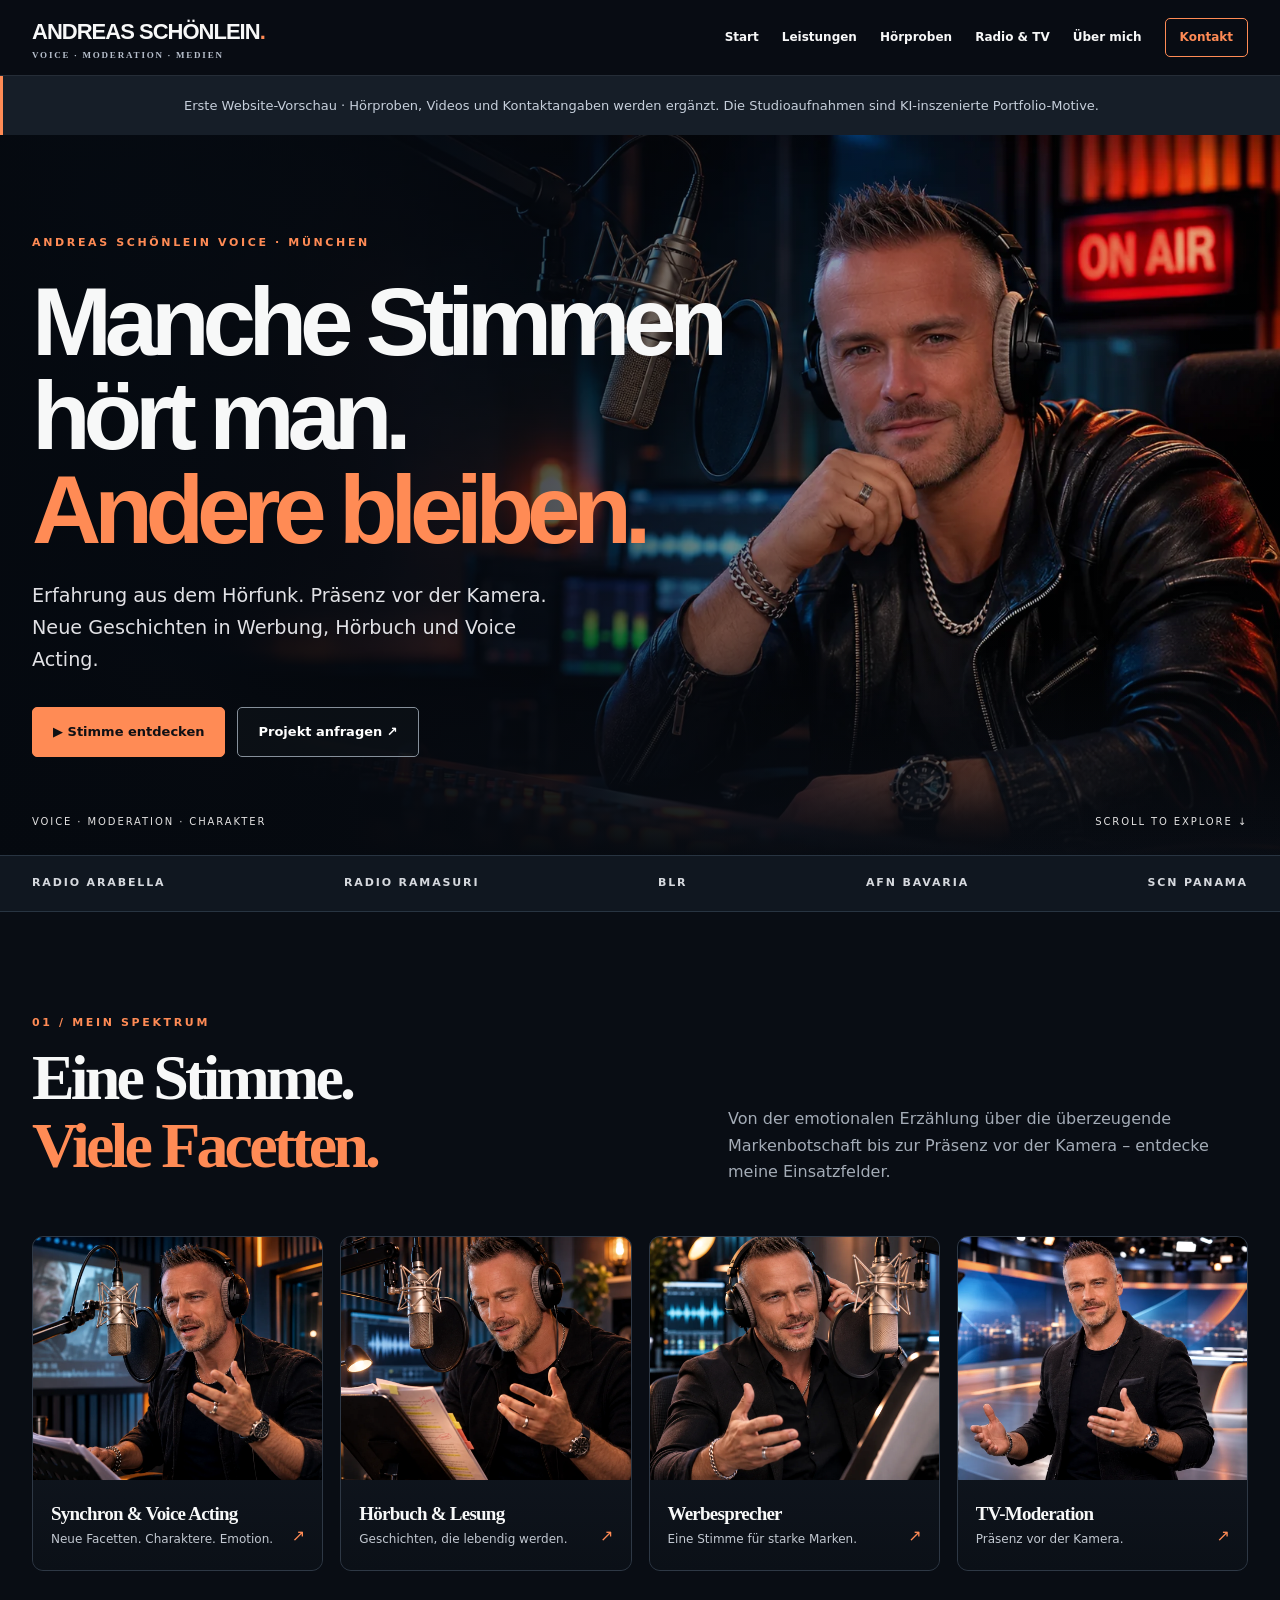
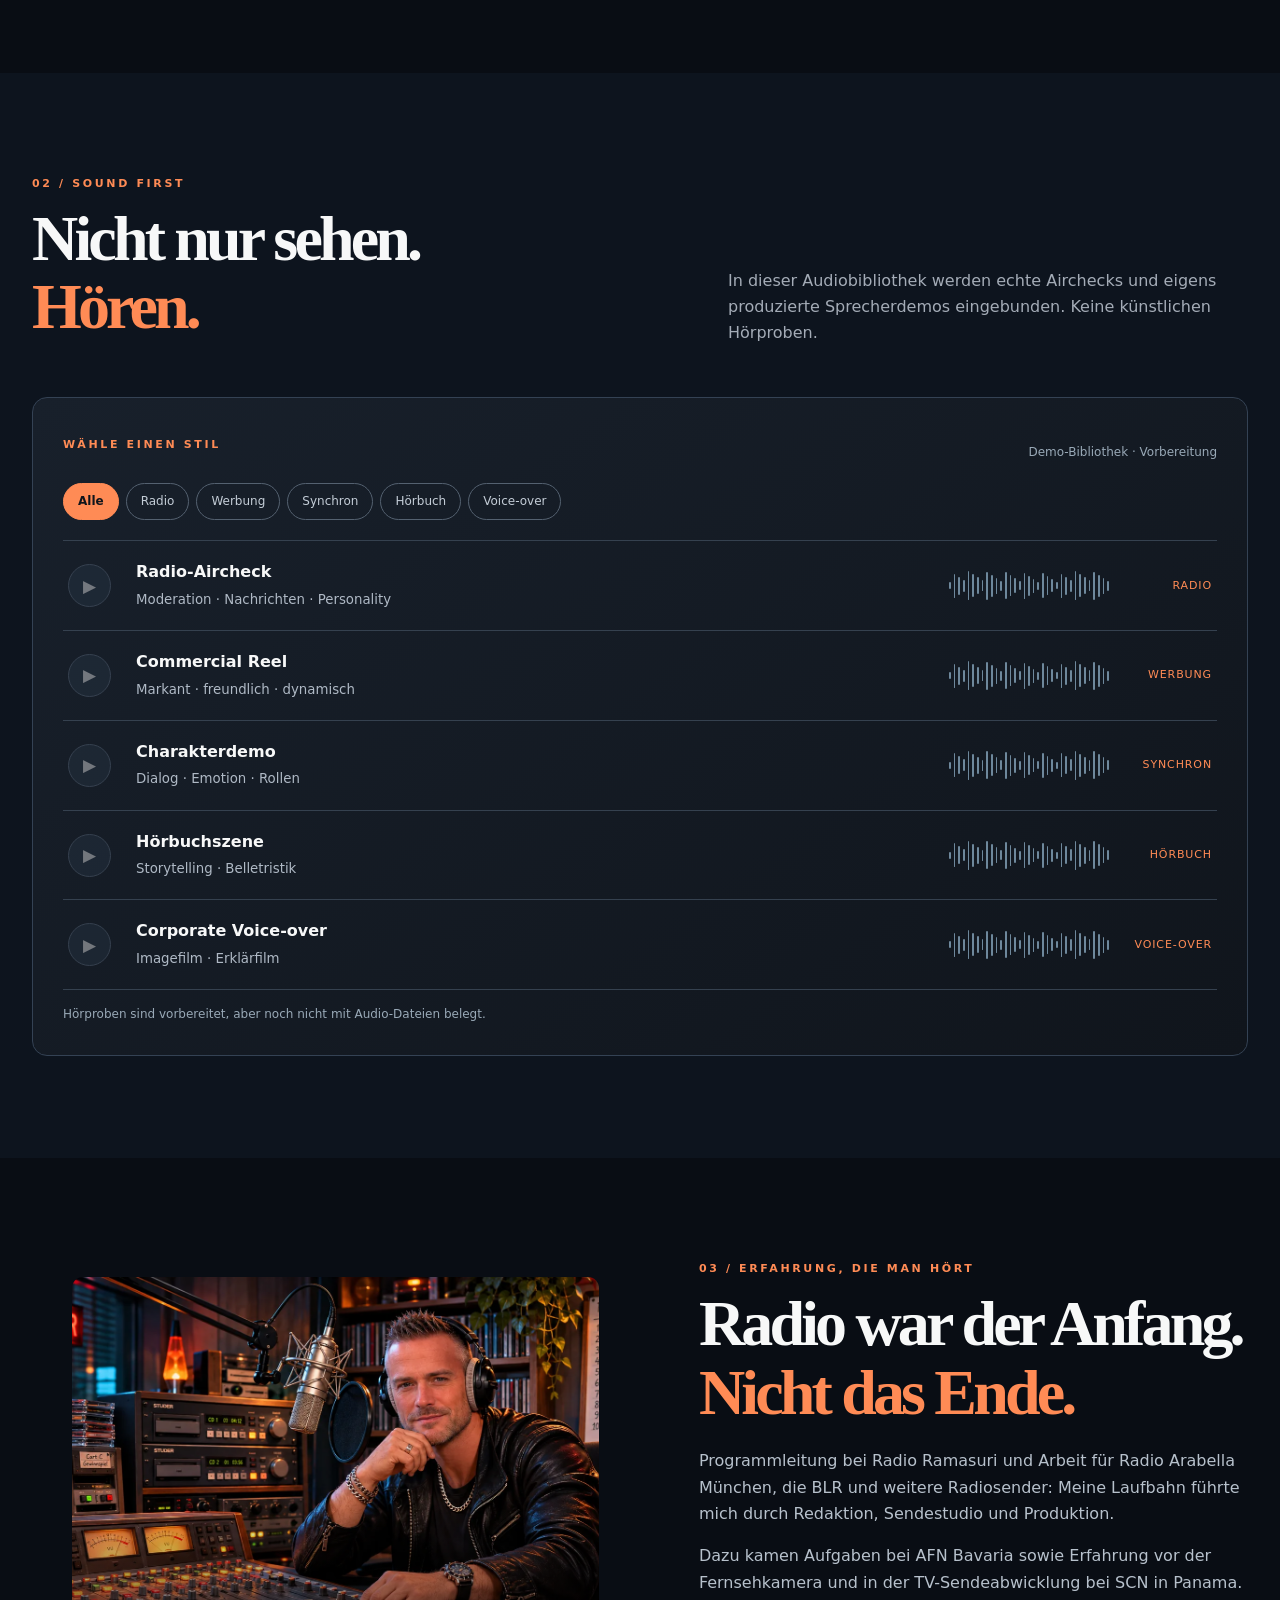
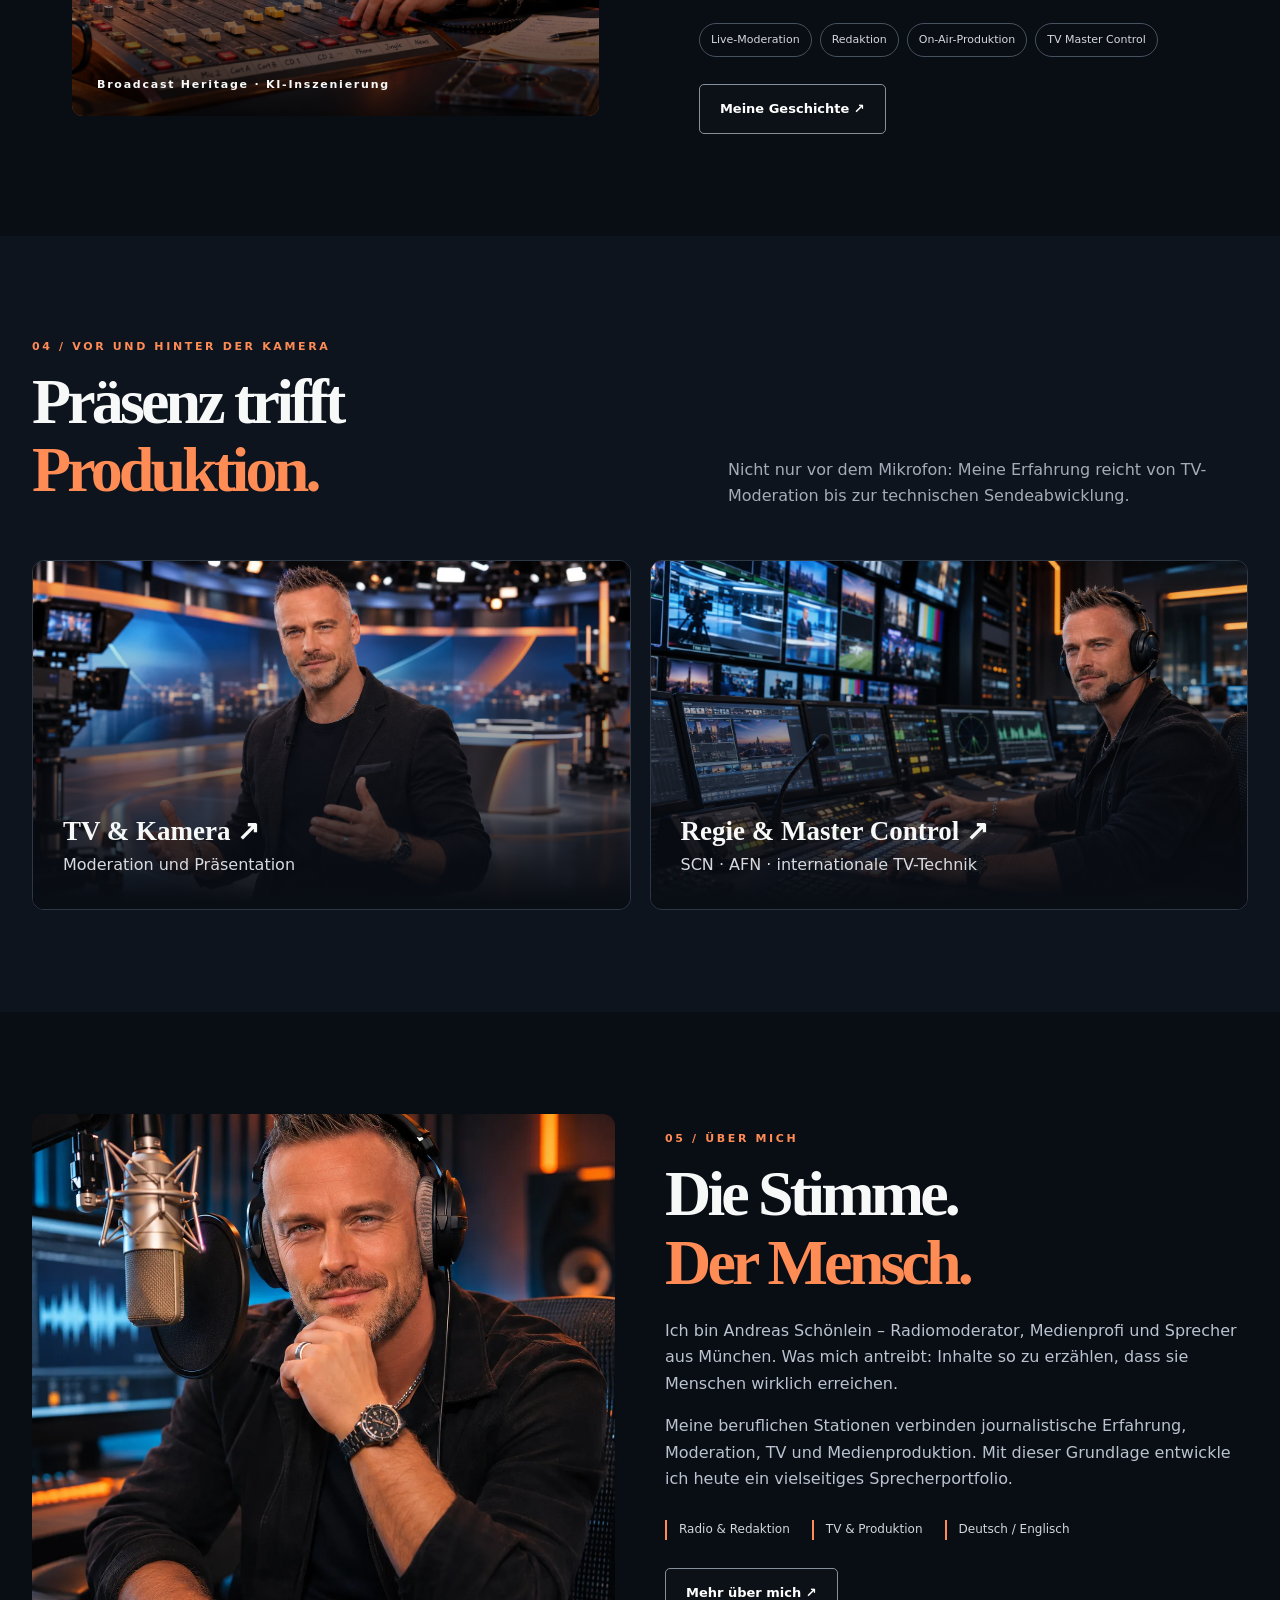
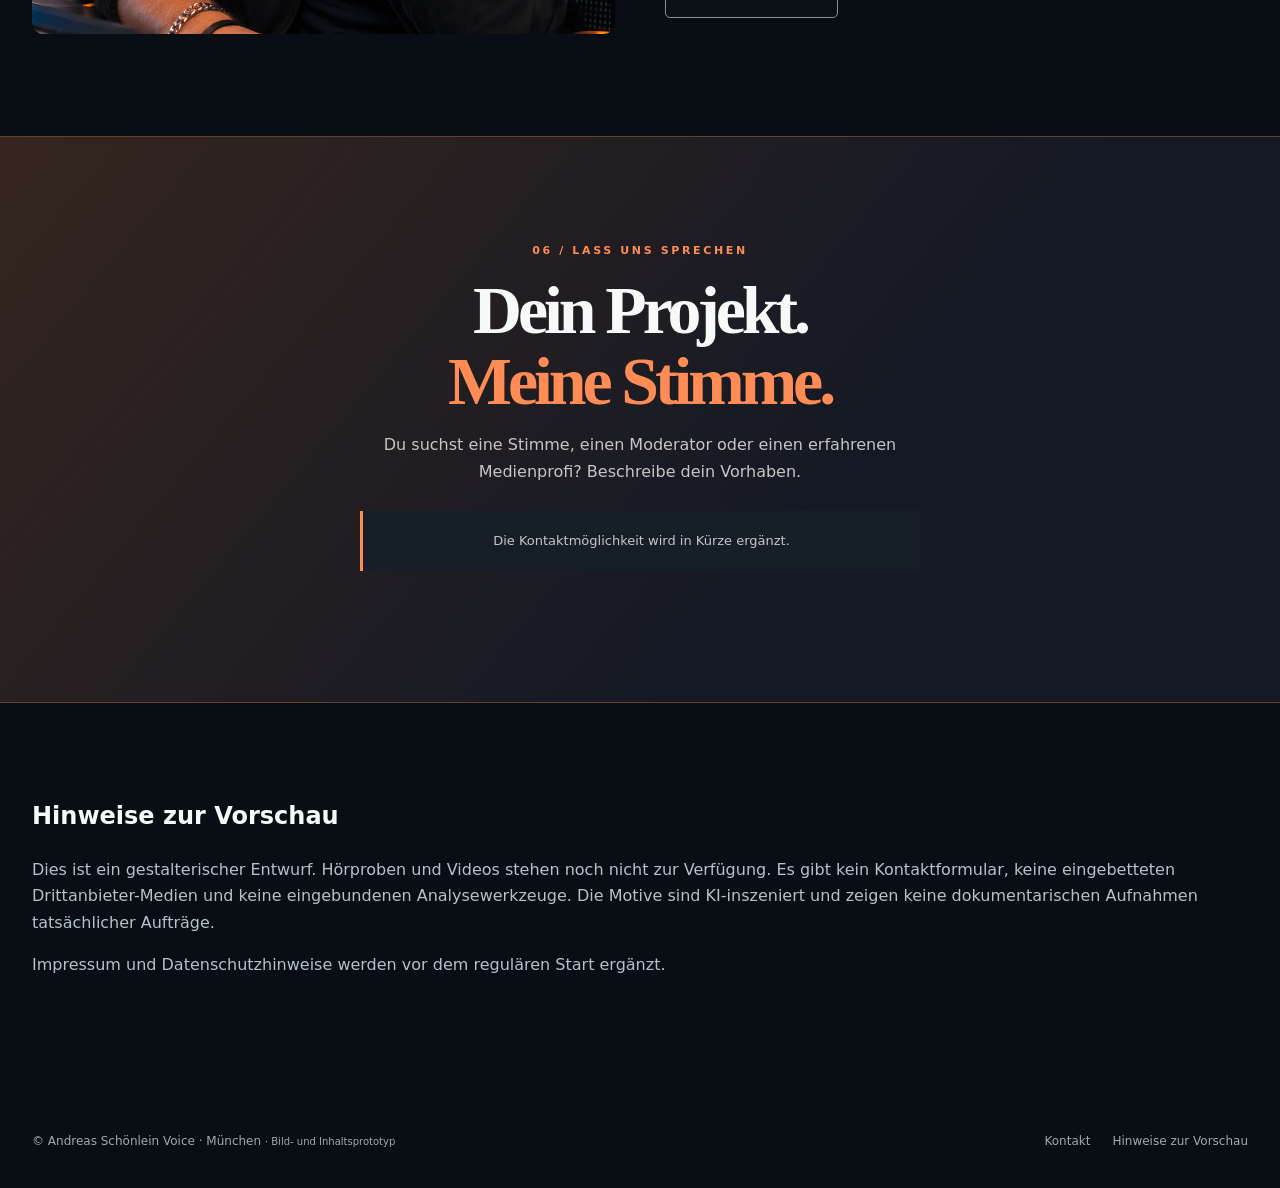
==== index.html @ fb8087de "Add first responsive Andreas Schönlein Voice portfolio preview" ====
<!doctype html><html lang="de"><head><meta charset="utf-8"><meta name="viewport" content="width=device-width,initial-scale=1"><meta name="robots" content="noindex,nofollow"><meta name="theme-color" content="#090d14"><title>Radiomoderator & Sprecher in München | Andreas Schönlein Voice</title><meta name="description" content="Andreas Schönlein Voice: langjähriger Radio- und TV-Moderator aus München. Hörproben und Portfolio für Werbung, Hörbuch, Voice-over und Synchron-Demos."><style>
:root{--bg:#090d14;--card:#131923;--card2:#18212d;--border:#2e3845;--text:#f7f8f8;--muted:#a4acb7;--orange:#ff8b55;--blue:#65a9d9;--wide:1260px}*{box-sizing:border-box}html{scroll-behavior:smooth}body{background:var(--bg);color:var(--text);margin:0;font:400 16px/1.65 'DM Sans',system-ui,sans-serif}a{color:inherit;text-decoration:none}img{max-width:100%;display:block}button,input,textarea{font:inherit}button{cursor:pointer}.container{width:min(var(--wide),calc(100% - 64px));margin-inline:auto}.eyebrow{color:var(--orange);font-size:11px;font-weight:700;letter-spacing:.24em;text-transform:uppercase}.site-header{height:76px;position:sticky;top:0;background:rgba(9,13,20,.91);z-index:30;backdrop-filter:blur(20px);border-bottom:1px solid #252d37}.header-inner{height:100%;display:flex;align-items:center;justify-content:space-between;gap:20px}.logo{font-family:'Space Grotesk',sans-serif;letter-spacing:-.045em;font-weight:700;font-size:22px;white-space:nowrap}.logo span{color:var(--orange)}.logo small{font:600 9px/1.2 'DM Sans';color:#b8c1cd;letter-spacing:.2em;display:block;text-transform:uppercase}.nav{display:flex;align-items:center;gap:23px;font-size:12px;font-weight:700}.nav a:hover{color:var(--orange)}.nav .contact-link{border:1px solid var(--orange);padding:9px 14px;border-radius:5px;color:var(--orange)}.burger{display:none;color:white;background:transparent;border:1px solid #5b6570;border-radius:5px;padding:7px 13px}.hero{position:relative;min-height:720px;display:flex;align-items:center;isolation:isolate;overflow:hidden}.hero-photo,.hero-filter{position:absolute;inset:0;width:100%;height:100%;z-index:-2}.hero-photo{object-fit:cover;object-position:center 32%}.hero-filter{z-index:-1;background:linear-gradient(90deg,rgba(5,9,15,.98) 0%,rgba(5,9,15,.92) 23%,rgba(5,9,15,.68) 45%,rgba(5,9,15,.1) 80%),linear-gradient(0deg,#090d14 0%,transparent 31%)}.hero-content{padding:90px 0}.hero h1{font:700 clamp(55px,7.5vw,112px)/.98 'Space Grotesk',sans-serif;letter-spacing:-.075em;max-width:810px;margin:23px 0}.orange{color:var(--orange)}.hero .lead{font-size:clamp(16px,1.5vw,20px);color:#e1e1e5;max-width:530px}.actions{display:flex;gap:12px;flex-wrap:wrap;margin:32px 0 0}.btn{display:inline-flex;align-items:center;justify-content:center;gap:12px;color:#101014;background:var(--orange);border:1px solid var(--orange);padding:13px 20px;border-radius:5px;font-size:13px;font-weight:700;transition:transform .2s,background .2s}.btn:hover{transform:translateY(-2px);background:#ffa67c}.btn.outline{color:#fff;background:#10151b8a;border-color:#86909b}.btn.outline:hover{border-color:var(--orange)}.hero-bottom{position:absolute;bottom:25px;left:0;width:100%;z-index:1}.hero-bottom .container{display:flex;justify-content:space-between;gap:15px}.hero-bottom span{color:#e3e2e2;font-size:10px;letter-spacing:.19em}.strip{background:#101720;border-top:1px solid #283441;border-bottom:1px solid #283441;padding:18px 0}.strip-inner{display:flex;justify-content:space-between;gap:18px;flex-wrap:wrap;color:#d6d9de;font-size:11px;letter-spacing:.17em;font-weight:700}.section{padding:102px 0}.section.dark{background:#0d141e}.section-title{font:700 clamp(39px,5vw,68px)/1.07 'Space Grotesk';letter-spacing:-.06em;margin:12px 0 21px}.section-description{color:var(--muted);max-width:520px}.section-heading{display:flex;justify-content:space-between;gap:30px;align-items:end;margin-bottom:34px}.service-grid{display:grid;grid-template-columns:repeat(4,minmax(0,1fr));gap:17px}.service{background:var(--card);border:1px solid var(--border);border-radius:11px;overflow:hidden;position:relative;min-height:335px;display:flex;flex-direction:column;transition:transform .2s,border .2s}.service:hover{transform:translateY(-4px);border-color:var(--orange)}.service img{height:243px;width:100%;object-fit:cover;object-position:center 28%;filter:saturate(.8) contrast(1.06)}.service.wide img{object-position:57% center}.service::before{content:'';position:absolute;inset:0;background:linear-gradient(0deg,#0b1017 0%,transparent 65%);pointer-events:none}.service-caption{position:relative;z-index:1;margin-top:auto;padding:17px 18px 20px}.service-caption strong{display:block;font:700 19px 'Space Grotesk';letter-spacing:-.04em}.service-caption small{display:block;color:#c2c8d1;font-size:12px;margin-top:5px}.service .jump{color:var(--orange);position:absolute;right:17px;bottom:20px}.experience{display:grid;grid-template-columns:1.05fr .95fr;align-items:center;gap:60px}.experience-photo{aspect-ratio:1.2/1;position:relative;overflow:hidden;border-radius:11px}.experience-photo img{width:100%;height:100%;object-fit:cover}.experience-photo:after{content:'';position:absolute;inset:0;background:linear-gradient(0deg,rgba(0,0,0,.85),transparent 50%)}.experience-photo figcaption{position:absolute;z-index:2;bottom:22px;left:25px;font-weight:700;letter-spacing:.16em;font-size:11px}.experience-copy p{color:#b7c1cc}.pills{display:flex;gap:8px;flex-wrap:wrap;margin:27px 0}.pills span{border:1px solid #465260;padding:7px 11px;border-radius:40px;font-size:11px;color:#d6d8dc}.audio-panel{background:linear-gradient(145deg,#18202b,#10151c);border:1px solid #344254;border-radius:15px;padding:30px}.audio-top{display:flex;justify-content:space-between;gap:10px;align-items:center}.filter-list{display:flex;gap:7px;flex-wrap:wrap;margin:20px 0}.filter{border:1px solid #546170;color:#c4cdd7;background:none;border-radius:40px;padding:8px 14px;font-size:12px}.filter.active{color:#10151b;background:var(--orange);border-color:var(--orange)}.demo-list{border-top:1px solid #35414f}.demo{display:grid;grid-template-columns:50px minmax(0,1fr) 160px 85px;gap:18px;align-items:center;padding:18px 5px;border-bottom:1px solid #35414f}.demo[hidden]{display:none}.demo button{width:43px;height:43px;border-radius:50%;background:#283747;border:1px solid #65758a;color:white;font-size:17px}.demo strong{display:block}.demo small{color:#afb9c5}.demo-type{text-align:right;color:var(--orange);font-size:11px;letter-spacing:.08em}.wave{display:flex;align-items:center;gap:3px;height:32px}.wave i{display:block;background:#6e889c;width:3px;border-radius:3px}.helper{font-size:12px;color:#99a9b7;margin:15px 0 0}.duo{display:grid;grid-template-columns:1fr 1fr;gap:19px}.feature{min-height:350px;position:relative;isolation:isolate;overflow:hidden;border-radius:12px;border:1px solid var(--border);display:flex;align-items:end}.feature img{position:absolute;inset:0;width:100%;height:100%;object-fit:cover;z-index:-2;filter:saturate(.85)}.feature:after{content:'';position:absolute;inset:0;z-index:-1;background:linear-gradient(0deg,#090d14 2%,transparent 80%)}.feature div{padding:30px}.feature h3{font:700 27px 'Space Grotesk';margin:0}.feature p{color:#d8dae0;margin:5px 0 0}.editorial{display:grid;grid-template-columns:1fr 1fr;gap:50px;align-items:center}.editorial-photo{height:520px;width:100%;object-fit:cover;object-position:center 35%;border-radius:12px}.editorial p{color:#bac3cf}.stats{display:flex;gap:22px;flex-wrap:wrap;margin:28px 0}.stats span{font-size:12px;color:#d1d9de;border-left:2px solid var(--orange);padding-left:12px}.cta{background:linear-gradient(130deg,#35251e,#141925 65%);text-align:center;padding:105px 0;border-block:1px solid #66402e}.cta h2{font:700 clamp(41px,5.3vw,74px)/1.05 'Space Grotesk';letter-spacing:-.06em;margin:15px 0}.cta p{color:#c9c5c4;max-width:560px;margin:0 auto 26px}.footer{padding:37px 0;color:#9faab4;font-size:12px}.footer-inner{display:flex;justify-content:space-between;gap:15px;flex-wrap:wrap}.footlinks{display:flex;gap:22px}.footlinks a:hover{color:var(--orange)}.subhero{min-height:400px;display:flex;align-items:center;position:relative;isolation:isolate;overflow:hidden}.subhero img{position:absolute;z-index:-2;inset:0;width:100%;height:100%;object-fit:cover;object-position:center 33%}.subhero:after{content:'';position:absolute;z-index:-1;inset:0;background:linear-gradient(90deg,#080d15 0%,rgba(8,13,21,.91) 32%,rgba(8,13,21,.3) 100%)}.subhero h1{font:700 clamp(48px,6vw,86px)/1.03 'Space Grotesk';letter-spacing:-.06em;max-width:750px;margin:10px 0}.subhero p{color:#d1d7df;max-width:560px}.page-content{padding:75px 0 100px}.page-content .columns{display:grid;grid-template-columns:1fr 1fr;gap:50px}.page-content p{color:#b5c1cc}.note{padding:19px 23px;border-left:3px solid var(--orange);background:#161e28;color:#c6cfdb;font-size:13px}.contact-form{display:grid;gap:13px;max-width:650px}.field{display:grid;gap:5px;font-size:13px;color:#c7d0d9}.field input,.field textarea,.field select{background:#1b2531;border:1px solid #536173;border-radius:5px;color:#fff;padding:12px}.field textarea{min-height:140px}.contact-form button{justify-self:start}.asset-note{font-size:11px;color:#a4b0ba}.asset-note a{text-decoration:underline}.sr-only{position:absolute;width:1px;height:1px;overflow:hidden;clip-path:inset(50%)}@media(max-width:1050px){.nav{gap:13px;font-size:11px}.service-grid{grid-template-columns:repeat(2,minmax(0,1fr))}.service{min-height:300px}.service img{height:250px}.experience,.editorial{gap:27px}}@media(max-width:800px){.burger{display:block}.nav{position:absolute;top:76px;left:0;right:0;background:#111927;border-bottom:1px solid #3c4856;display:none;flex-direction:column;align-items:stretch;padding:22px 7%;font-size:14px}.nav.open{display:flex}.hero{min-height:660px}.hero-filter{background:linear-gradient(90deg,rgba(5,9,15,.92),rgba(5,9,15,.65)),linear-gradient(0deg,#090d14,transparent 45%)}.experience,.editorial,.page-content .columns{grid-template-columns:1fr}.experience-photo{order:2}.hero-photo{object-position:62% center}}@media(max-width:600px){.container{width:calc(100% - 34px)}.logo{font-size:18px}.hero{min-height:650px}.hero-content{padding:90px 0}.hero h1{font-size:clamp(47px,12vw,64px)}.hero-bottom span:nth-child(2){display:none}.section{padding:70px 0}.section-heading{display:block}.service-grid{gap:10px}.service{min-height:240px}.service img{height:182px}.service-caption{padding:12px}.service-caption strong{font-size:15px}.service-caption small{font-size:11px}.service .jump{bottom:12px;right:10px}.duo{grid-template-columns:1fr}.feature{min-height:285px}.demo{grid-template-columns:43px 1fr 65px;gap:12px}.wave{display:none}.audio-panel{padding:17px}.editorial-photo{height:380px}.footer-inner{flex-direction:column}.footlinks{flex-wrap:wrap}.hero-photo{object-position:64% 32%}}@media(prefers-reduced-motion:reduce){html{scroll-behavior:auto}*,*:after,*:before{transition:none!important}}section[id]{scroll-margin-top:96px}.demo button:disabled{cursor:default;opacity:.4}a:focus-visible,button:focus-visible{outline:3px solid var(--orange);outline-offset:4px}.filter.active{font-weight:bold}</style><script type="application/ld+json">{"@context": "https://schema.org", "@type": "Person", "name": "Andreas Schönlein", "jobTitle": "Radiomoderator und Sprecher", "description": "Erfahrener Radio- und TV-Moderator aus München; Sprecherportfolio im Aufbau."}</script></head><body><header class="site-header"><div class="container header-inner"><a class="logo" href="#start">ANDREAS SCHÖNLEIN<span>.</span><small>Voice · Moderation · Medien</small></a><button class="burger" id="menu" aria-expanded="false" aria-controls="nav">☰ Menü</button><nav class="nav" id="nav" aria-label="Hauptnavigation"><a class="" href="#start">Start</a><a class="" href="#leistungen">Leistungen</a><a class="" href="#hoerproben">Hörproben</a><a class="" href="#geschichte">Radio & TV</a><a class="" href="#profil">Über mich</a><a class="contact-link" href="#anfrage">Kontakt</a></nav></div></header><main><div class="note" style="text-align:center">Erste Website-Vorschau · Hörproben, Videos und Kontaktangaben werden ergänzt. Die Studioaufnahmen sind KI-inszenierte Portfolio-Motive.</div><section class="hero" id="start"><img class="hero-photo" src="[data-uri]" alt="" fetchpriority="high"><div class="hero-filter"></div><div class="container hero-content"><div class="eyebrow">Andreas Schönlein Voice · München</div><h1>Manche Stimmen<br>hört man.<br><span class="orange">Andere bleiben.</span></h1><p class="lead">Erfahrung aus dem Hörfunk. Präsenz vor der Kamera. Neue Geschichten in Werbung, Hörbuch und Voice Acting.</p><div class="actions"><a class="btn" href="#hoerproben">▶ Stimme entdecken</a><a class="btn outline" href="#anfrage">Projekt anfragen ↗</a></div></div><div class="hero-bottom"><div class="container"><span>VOICE · MODERATION · CHARAKTER</span><span>SCROLL TO EXPLORE ↓</span></div></div></section><div class="strip"><div class="container strip-inner"><span>RADIO ARABELLA</span><span>RADIO RAMASURI</span><span>BLR</span><span>AFN BAVARIA</span><span>SCN PANAMA</span></div></div>
<section class="section" id="leistungen"><div class="container"><div class="section-heading"><div><div class="eyebrow">01 / Mein Spektrum</div><h2 class="section-title">Eine Stimme.<br><span class="orange">Viele Facetten.</span></h2></div><p class="section-description">Von der emotionalen Erzählung über die überzeugende Markenbotschaft bis zur Präsenz vor der Kamera – entdecke meine Einsatzfelder.</p></div><div class="service-grid"><a class="service" href="#leistungen"><img loading="lazy" src="[data-uri]" alt="KI-inszeniertes Portfolio-Motiv: Andreas im Bereich Synchron &amp; Voice Acting"><div class="service-caption"><strong>Synchron & Voice Acting</strong><small>Neue Facetten. Charaktere. Emotion.</small><span class="jump">↗</span></div></a><a class="service" href="#leistungen"><img loading="lazy" src="[data-uri]" alt="KI-inszeniertes Portfolio-Motiv: Andreas im Bereich Hörbuch &amp; Lesung"><div class="service-caption"><strong>Hörbuch & Lesung</strong><small>Geschichten, die lebendig werden.</small><span class="jump">↗</span></div></a><a class="service" href="#leistungen"><img loading="lazy" src="[data-uri]" alt="KI-inszeniertes Portfolio-Motiv: Andreas im Bereich Werbesprecher"><div class="service-caption"><strong>Werbesprecher</strong><small>Eine Stimme für starke Marken.</small><span class="jump">↗</span></div></a><a class="service" href="#broadcast"><img loading="lazy" src="[data-uri]" alt="KI-inszeniertes Portfolio-Motiv: Andreas im Bereich TV-Moderation"><div class="service-caption"><strong>TV-Moderation</strong><small>Präsenz vor der Kamera.</small><span class="jump">↗</span></div></a></div></div></section>
<section class="section dark" id="hoerproben"><div class="container"><div class="section-heading"><div><div class="eyebrow">02 / Sound first</div><h2 class="section-title">Nicht nur sehen.<br><span class="orange">Hören.</span></h2></div><p class="section-description">In dieser Audiobibliothek werden echte Airchecks und eigens produzierte Sprecherdemos eingebunden. Keine künstlichen Hörproben.</p></div><div class="audio-panel"><div class="audio-top"><span class="eyebrow">Wähle einen Stil</span><span class="helper">Demo-Bibliothek · Vorbereitung</span></div><div class="filter-list"><button type="button" class="filter active" data-filter="Alle">Alle</button><button type="button" class="filter " data-filter="Radio">Radio</button><button type="button" class="filter " data-filter="Werbung">Werbung</button><button type="button" class="filter " data-filter="Synchron">Synchron</button><button type="button" class="filter " data-filter="Hörbuch">Hörbuch</button><button type="button" class="filter " data-filter="Voice-over">Voice-over</button></div><div class="demo-list"><div class="demo" data-category="Radio"><button type="button" aria-label="Radio-Aircheck abspielen – in Vorbereitung" data-src="" disabled title="Hörprobe folgt">▶</button><div><strong>Radio-Aircheck</strong><small>Moderation · Nachrichten · Personality</small></div><div class="wave" aria-hidden="true"><i style="height:7px"></i><i style="height:24px"></i><i style="height:18px"></i><i style="height:12px"></i><i style="height:29px"></i><i style="height:23px"></i><i style="height:17px"></i><i style="height:11px"></i><i style="height:28px"></i><i style="height:22px"></i><i style="height:16px"></i><i style="height:10px"></i><i style="height:27px"></i><i style="height:21px"></i><i style="height:15px"></i><i style="height:9px"></i><i style="height:26px"></i><i style="height:20px"></i><i style="height:14px"></i><i style="height:8px"></i><i style="height:25px"></i><i style="height:19px"></i><i style="height:13px"></i><i style="height:7px"></i><i style="height:24px"></i><i style="height:18px"></i><i style="height:12px"></i><i style="height:29px"></i><i style="height:23px"></i><i style="height:17px"></i><i style="height:11px"></i><i style="height:28px"></i><i style="height:22px"></i><i style="height:16px"></i><i style="height:10px"></i></div><span class="demo-type">RADIO</span></div><div class="demo" data-category="Werbung"><button type="button" aria-label="Commercial Reel abspielen – in Vorbereitung" data-src="" disabled title="Hörprobe folgt">▶</button><div><strong>Commercial Reel</strong><small>Markant · freundlich · dynamisch</small></div><div class="wave" aria-hidden="true"><i style="height:7px"></i><i style="height:24px"></i><i style="height:18px"></i><i style="height:12px"></i><i style="height:29px"></i><i style="height:23px"></i><i style="height:17px"></i><i style="height:11px"></i><i style="height:28px"></i><i style="height:22px"></i><i style="height:16px"></i><i style="height:10px"></i><i style="height:27px"></i><i style="height:21px"></i><i style="height:15px"></i><i style="height:9px"></i><i style="height:26px"></i><i style="height:20px"></i><i style="height:14px"></i><i style="height:8px"></i><i style="height:25px"></i><i style="height:19px"></i><i style="height:13px"></i><i style="height:7px"></i><i style="height:24px"></i><i style="height:18px"></i><i style="height:12px"></i><i style="height:29px"></i><i style="height:23px"></i><i style="height:17px"></i><i style="height:11px"></i><i style="height:28px"></i><i style="height:22px"></i><i style="height:16px"></i><i style="height:10px"></i></div><span class="demo-type">WERBUNG</span></div><div class="demo" data-category="Synchron"><button type="button" aria-label="Charakterdemo abspielen – in Vorbereitung" data-src="" disabled title="Hörprobe folgt">▶</button><div><strong>Charakterdemo</strong><small>Dialog · Emotion · Rollen</small></div><div class="wave" aria-hidden="true"><i style="height:7px"></i><i style="height:24px"></i><i style="height:18px"></i><i style="height:12px"></i><i style="height:29px"></i><i style="height:23px"></i><i style="height:17px"></i><i style="height:11px"></i><i style="height:28px"></i><i style="height:22px"></i><i style="height:16px"></i><i style="height:10px"></i><i style="height:27px"></i><i style="height:21px"></i><i style="height:15px"></i><i style="height:9px"></i><i style="height:26px"></i><i style="height:20px"></i><i style="height:14px"></i><i style="height:8px"></i><i style="height:25px"></i><i style="height:19px"></i><i style="height:13px"></i><i style="height:7px"></i><i style="height:24px"></i><i style="height:18px"></i><i style="height:12px"></i><i style="height:29px"></i><i style="height:23px"></i><i style="height:17px"></i><i style="height:11px"></i><i style="height:28px"></i><i style="height:22px"></i><i style="height:16px"></i><i style="height:10px"></i></div><span class="demo-type">SYNCHRON</span></div><div class="demo" data-category="Hörbuch"><button type="button" aria-label="Hörbuchszene abspielen – in Vorbereitung" data-src="" disabled title="Hörprobe folgt">▶</button><div><strong>Hörbuchszene</strong><small>Storytelling · Belletristik</small></div><div class="wave" aria-hidden="true"><i style="height:7px"></i><i style="height:24px"></i><i style="height:18px"></i><i style="height:12px"></i><i style="height:29px"></i><i style="height:23px"></i><i style="height:17px"></i><i style="height:11px"></i><i style="height:28px"></i><i style="height:22px"></i><i style="height:16px"></i><i style="height:10px"></i><i style="height:27px"></i><i style="height:21px"></i><i style="height:15px"></i><i style="height:9px"></i><i style="height:26px"></i><i style="height:20px"></i><i style="height:14px"></i><i style="height:8px"></i><i style="height:25px"></i><i style="height:19px"></i><i style="height:13px"></i><i style="height:7px"></i><i style="height:24px"></i><i style="height:18px"></i><i style="height:12px"></i><i style="height:29px"></i><i style="height:23px"></i><i style="height:17px"></i><i style="height:11px"></i><i style="height:28px"></i><i style="height:22px"></i><i style="height:16px"></i><i style="height:10px"></i></div><span class="demo-type">HÖRBUCH</span></div><div class="demo" data-category="Voice-over"><button type="button" aria-label="Corporate Voice-over abspielen – in Vorbereitung" data-src="" disabled title="Hörprobe folgt">▶</button><div><strong>Corporate Voice-over</strong><small>Imagefilm · Erklärfilm</small></div><div class="wave" aria-hidden="true"><i style="height:7px"></i><i style="height:24px"></i><i style="height:18px"></i><i style="height:12px"></i><i style="height:29px"></i><i style="height:23px"></i><i style="height:17px"></i><i style="height:11px"></i><i style="height:28px"></i><i style="height:22px"></i><i style="height:16px"></i><i style="height:10px"></i><i style="height:27px"></i><i style="height:21px"></i><i style="height:15px"></i><i style="height:9px"></i><i style="height:26px"></i><i style="height:20px"></i><i style="height:14px"></i><i style="height:8px"></i><i style="height:25px"></i><i style="height:19px"></i><i style="height:13px"></i><i style="height:7px"></i><i style="height:24px"></i><i style="height:18px"></i><i style="height:12px"></i><i style="height:29px"></i><i style="height:23px"></i><i style="height:17px"></i><i style="height:11px"></i><i style="height:28px"></i><i style="height:22px"></i><i style="height:16px"></i><i style="height:10px"></i></div><span class="demo-type">VOICE-OVER</span></div></div><p id="audio-message" class="helper" role="status" aria-live="polite">Hörproben sind vorbereitet, aber noch nicht mit Audio-Dateien belegt.</p></div></div></section>
<section class="section" id="geschichte"><div class="container experience"><figure class="experience-photo"><img loading="lazy" src="[data-uri]" alt="KI-inszeniertes Radiostudio im Stil der frühen 2000er-Jahre mit Mischpult, Cart-Playern und CD-Zuspielern"><figcaption>Broadcast Heritage · KI-Inszenierung</figcaption></figure><div class="experience-copy"><div class="eyebrow">03 / Erfahrung, die man hört</div><h2 class="section-title">Radio war der Anfang.<br><span class="orange">Nicht das Ende.</span></h2><p>Programmleitung bei Radio Ramasuri und Arbeit für Radio Arabella München, die BLR und weitere Radiosender: Meine Laufbahn führte mich durch Redaktion, Sendestudio und Produktion.</p><p>Dazu kamen Aufgaben bei AFN Bavaria sowie Erfahrung vor der Fernsehkamera und in der TV-Sendeabwicklung bei SCN in Panama.</p><div class="pills"><span>Live-Moderation</span><span>Redaktion</span><span>On-Air-Produktion</span><span>TV Master Control</span></div><a class="btn outline" href="#profil">Meine Geschichte ↗</a></div></div></section>
<section class="section dark" id="broadcast"><div class="container"><div class="section-heading"><div><div class="eyebrow">04 / Vor und hinter der Kamera</div><h2 class="section-title">Präsenz trifft<br><span class="orange">Produktion.</span></h2></div><p class="section-description">Nicht nur vor dem Mikrofon: Meine Erfahrung reicht von TV-Moderation bis zur technischen Sendeabwicklung.</p></div><div class="duo"><a href="#broadcast" class="feature"><img loading="lazy" src="[data-uri]" alt="KI-Visualisierung von Andreas als TV-Moderator in einem modernen Fernsehstudio"><div><h3>TV & Kamera ↗</h3><p>Moderation und Präsentation</p></div></a><a href="#broadcast" class="feature"><img loading="lazy" src="[data-uri]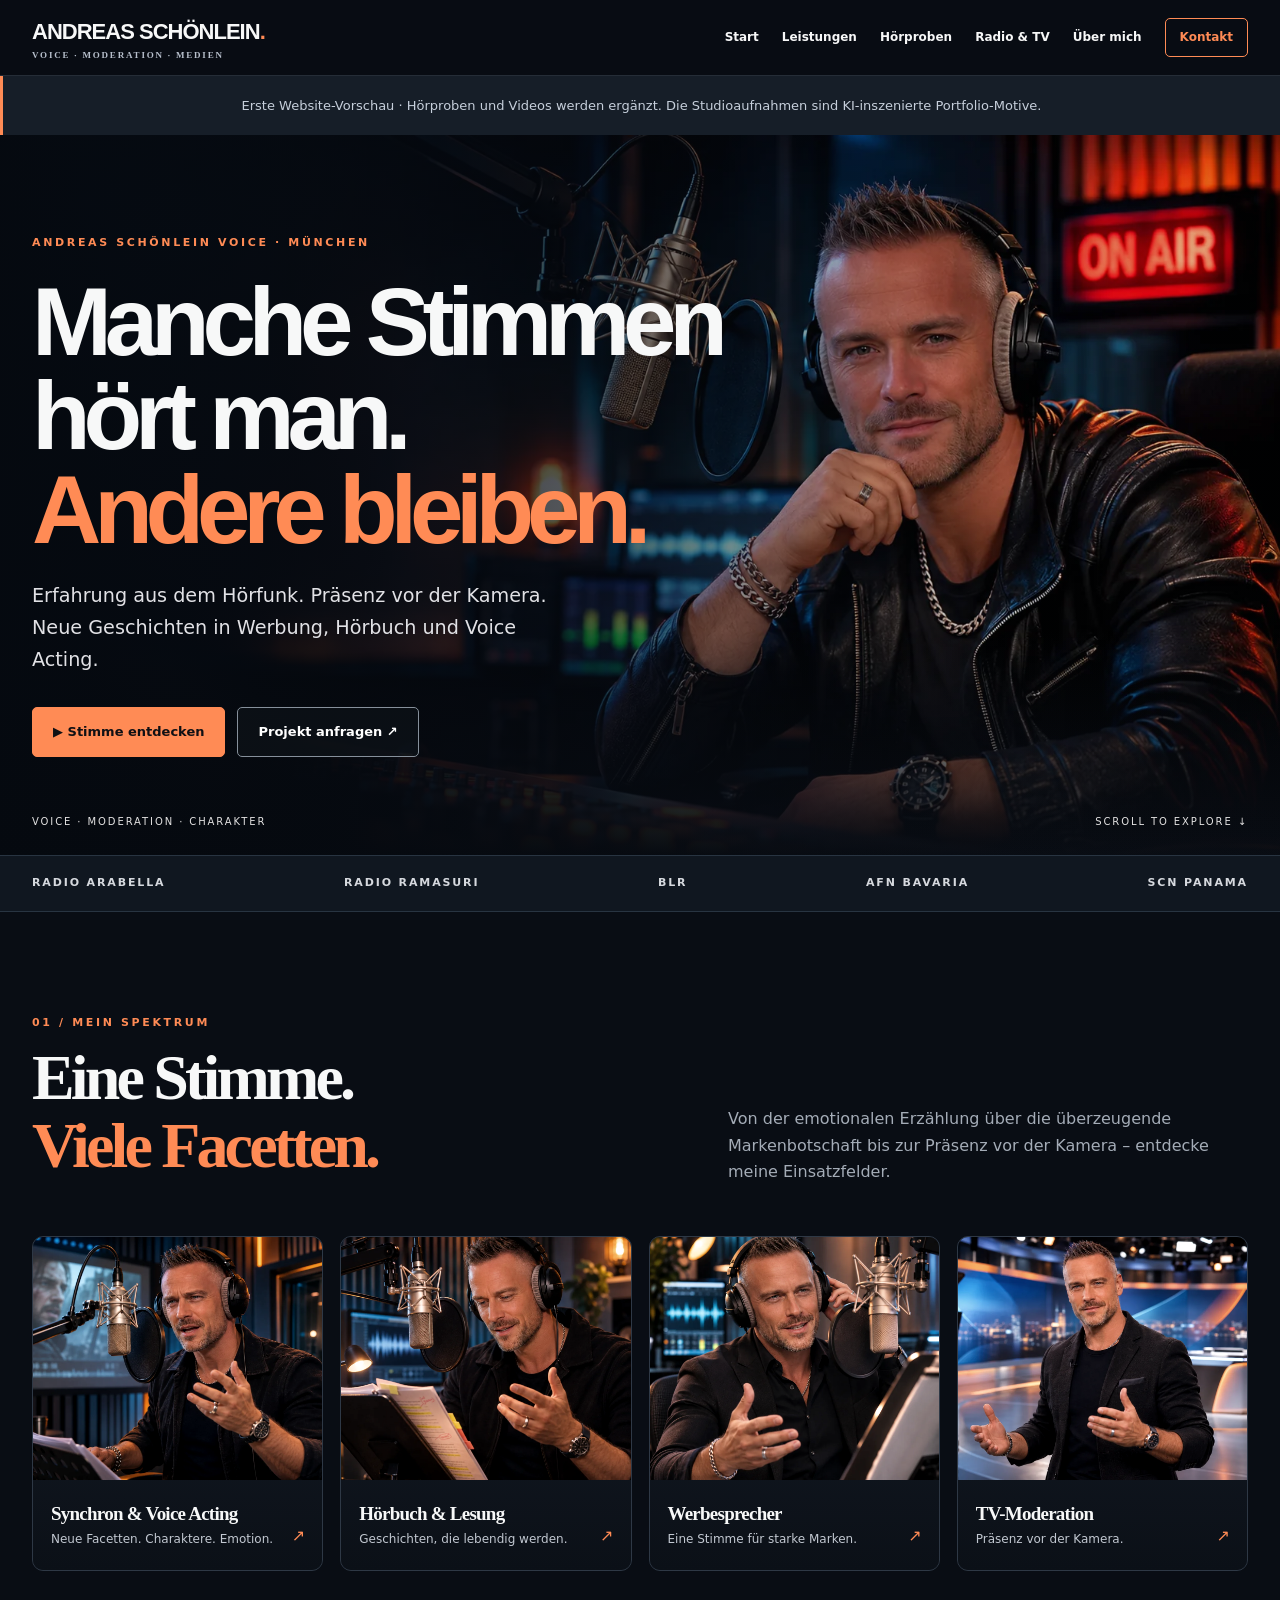
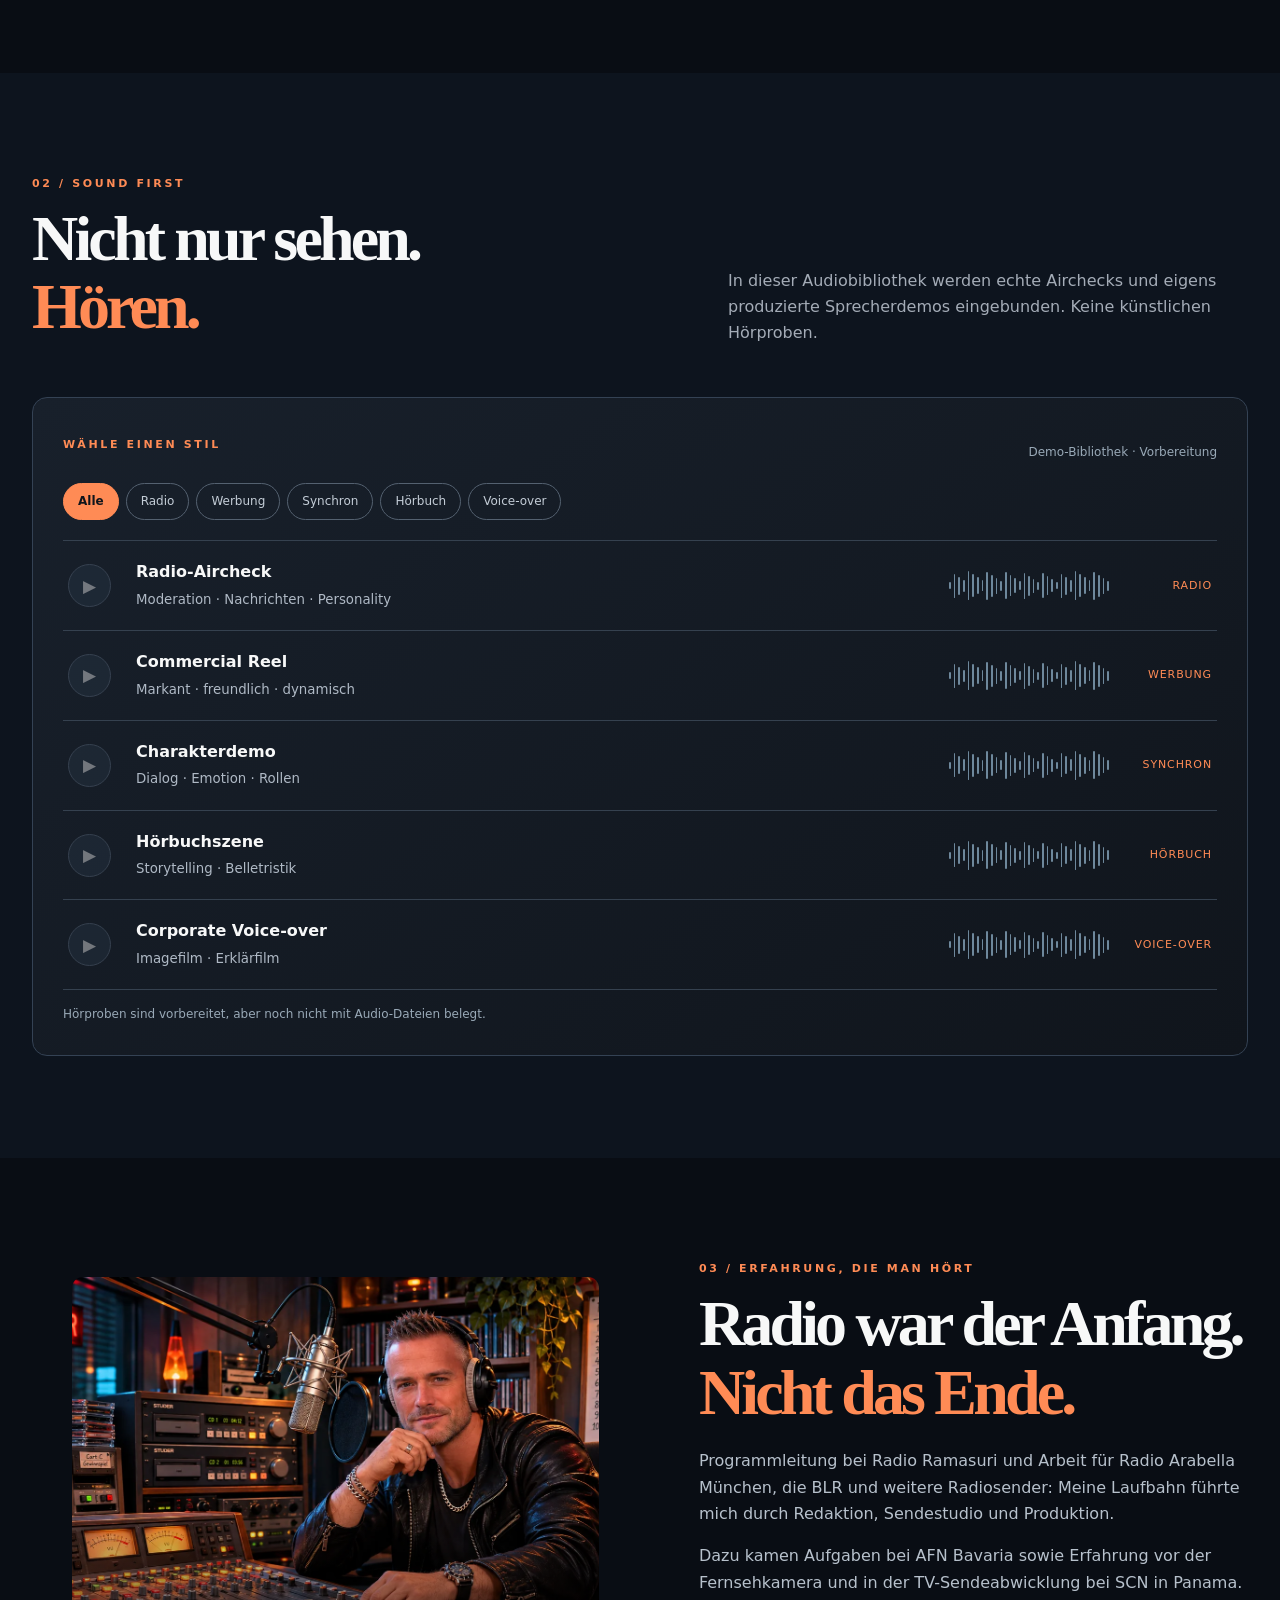
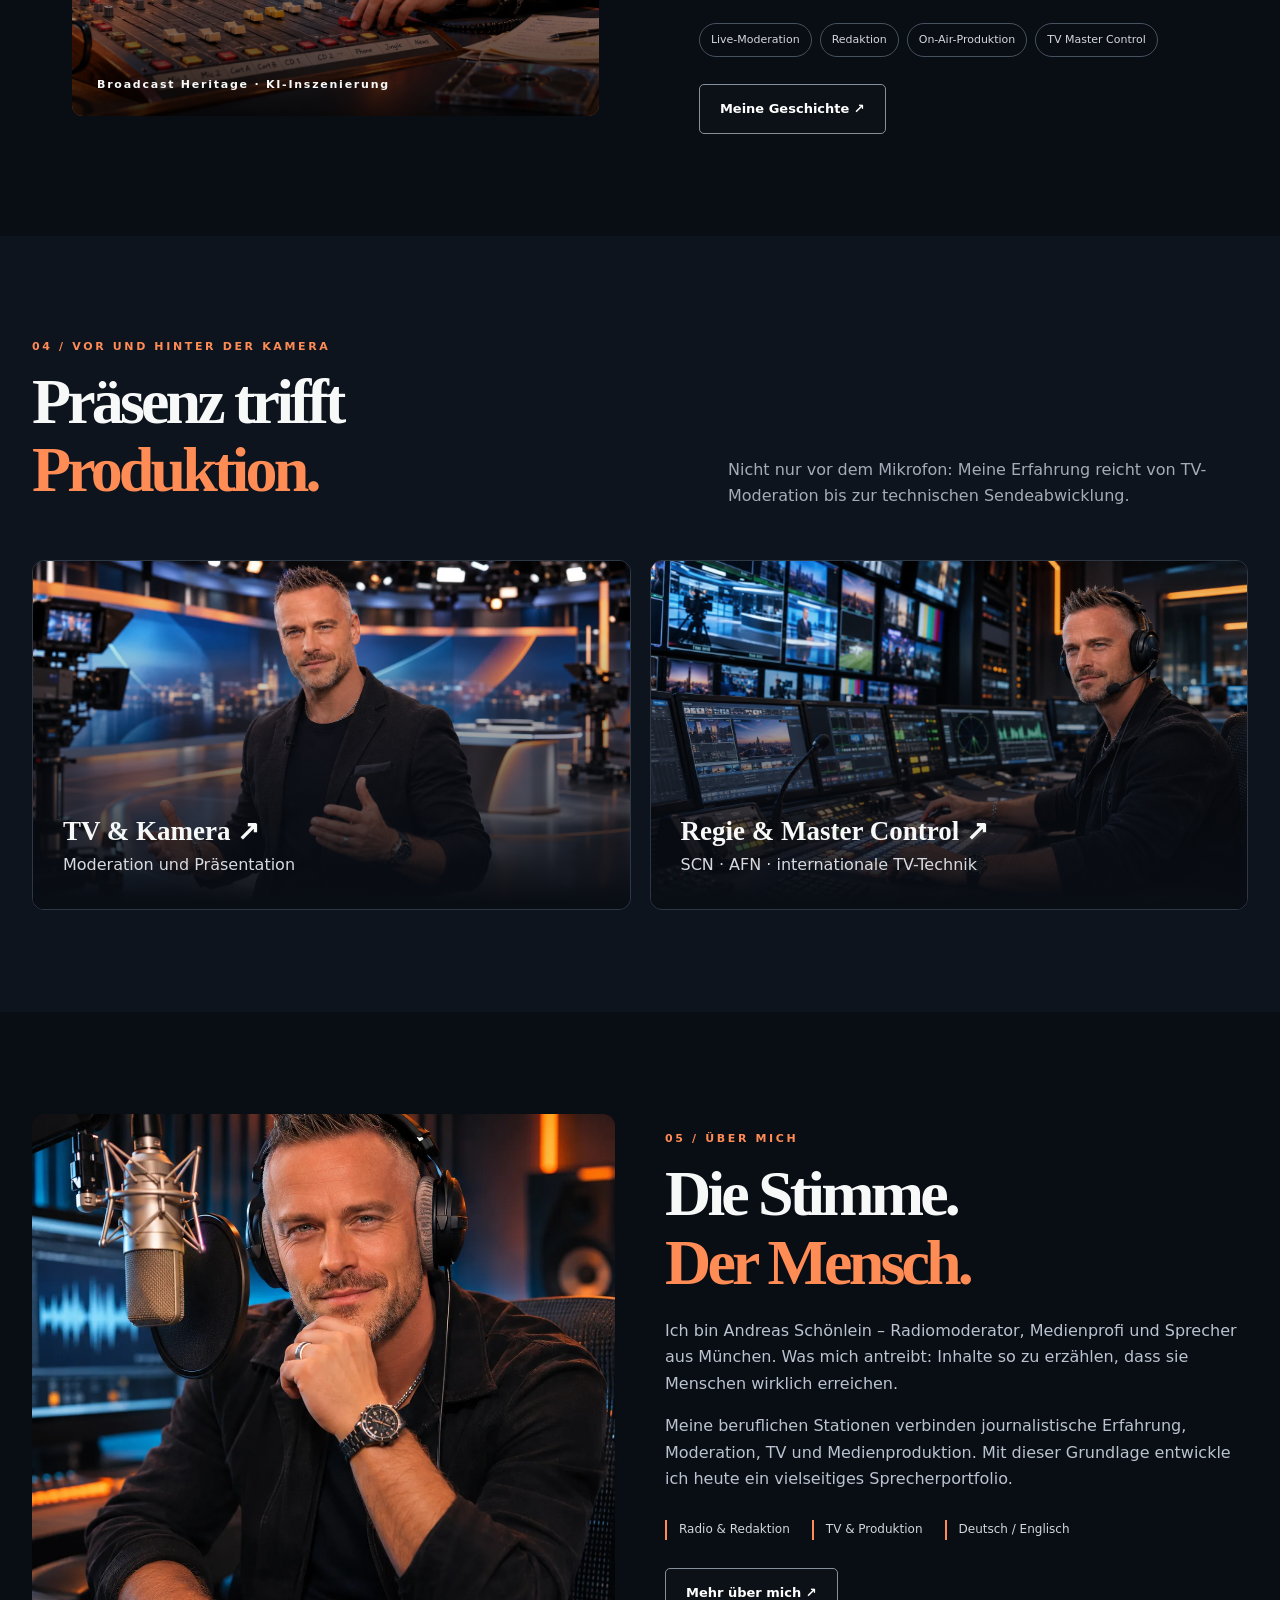
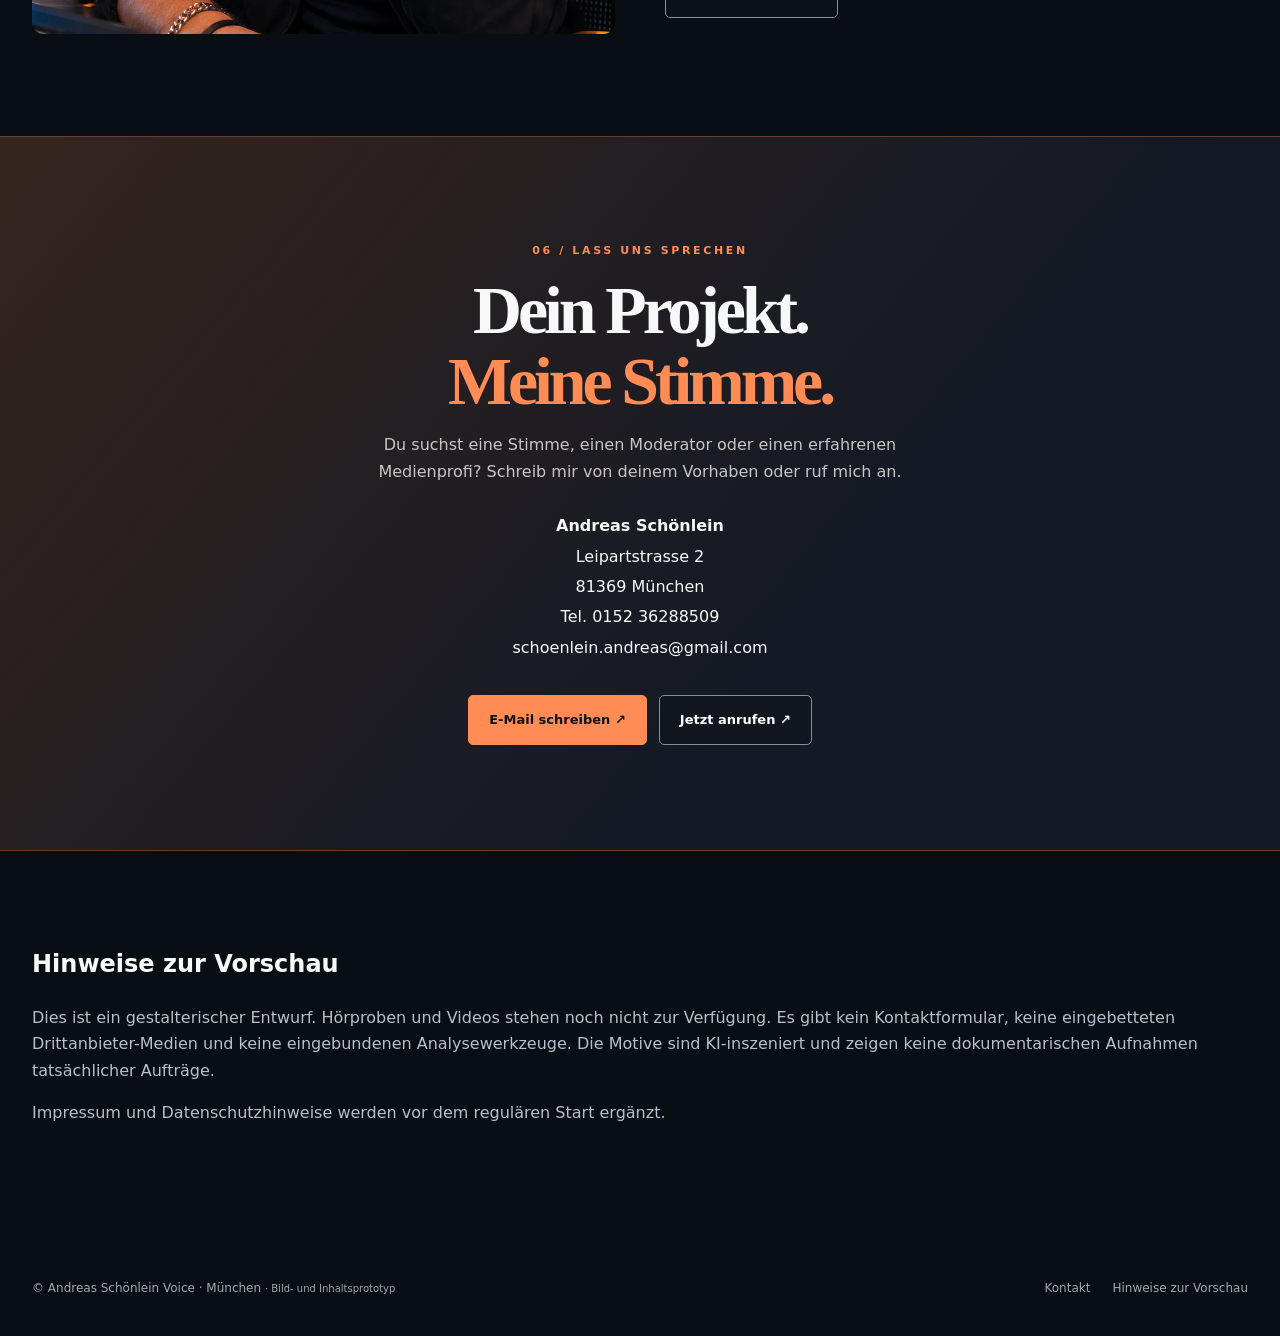
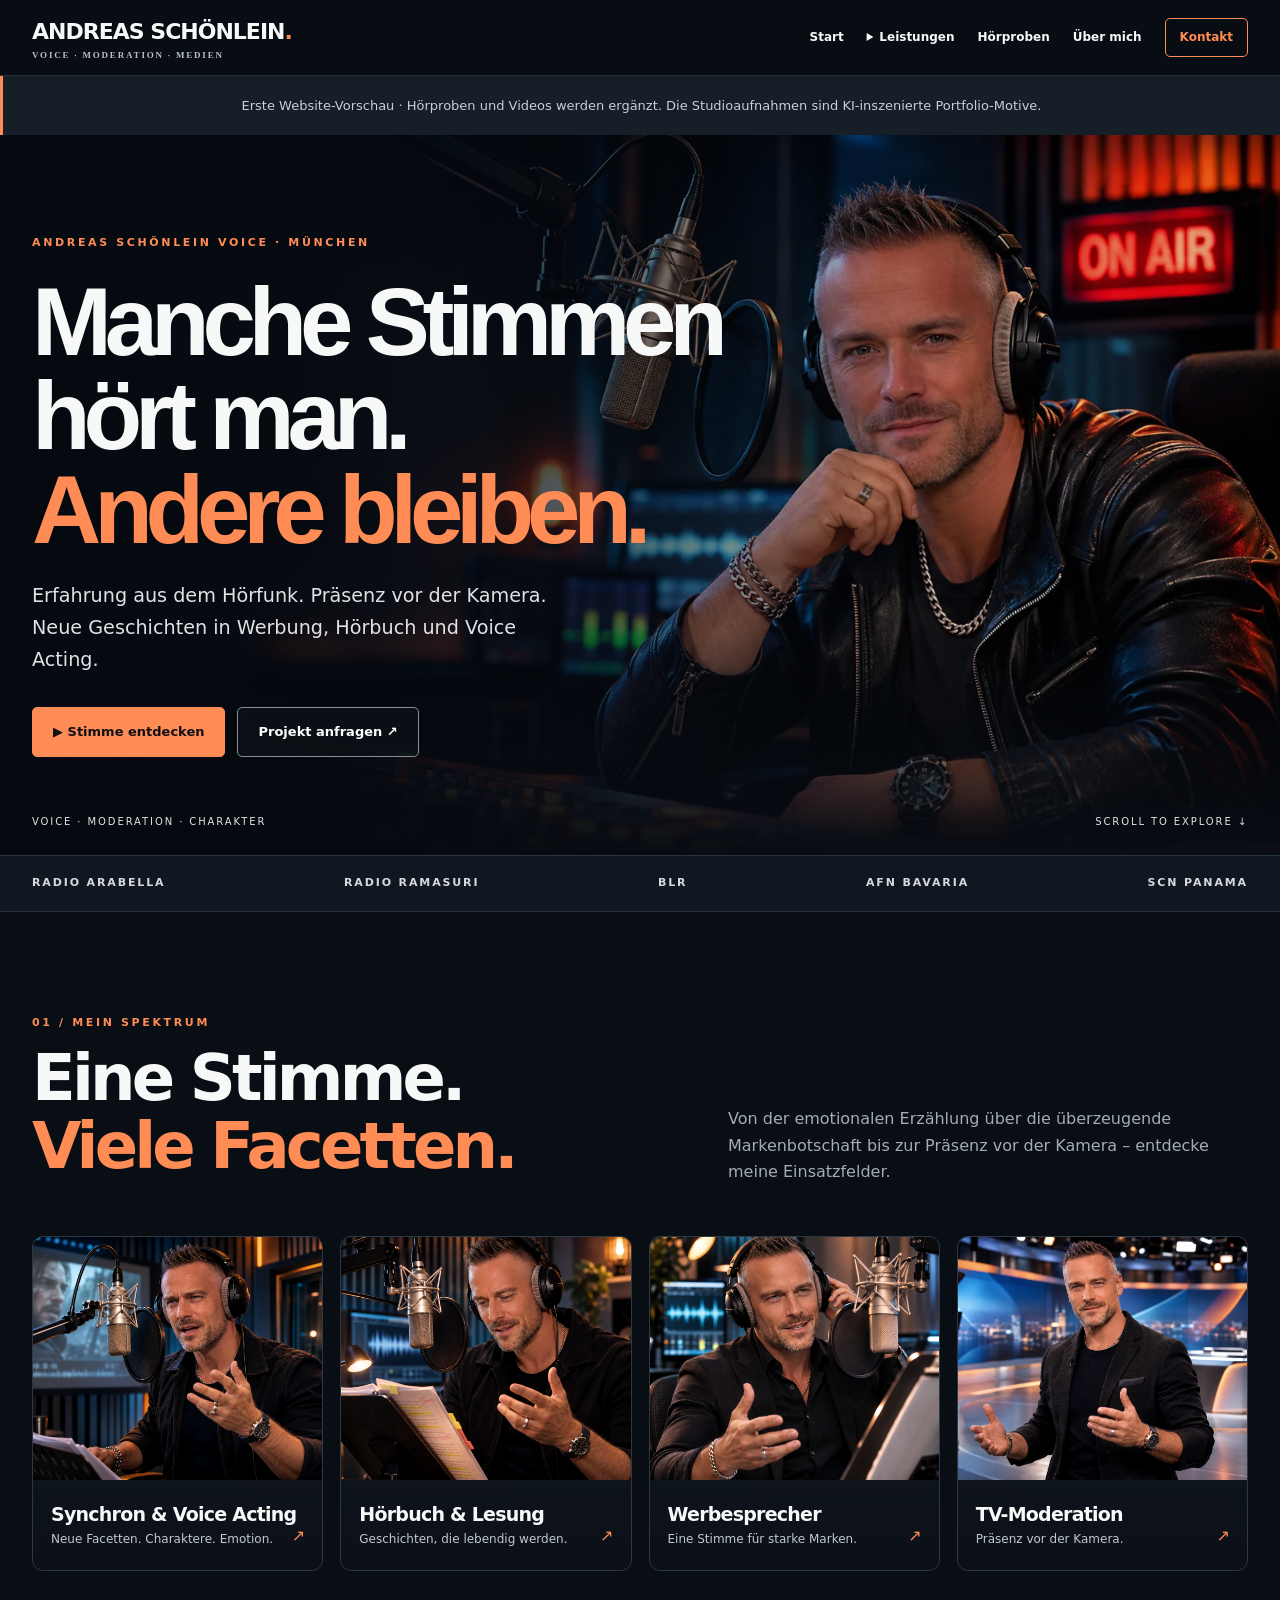
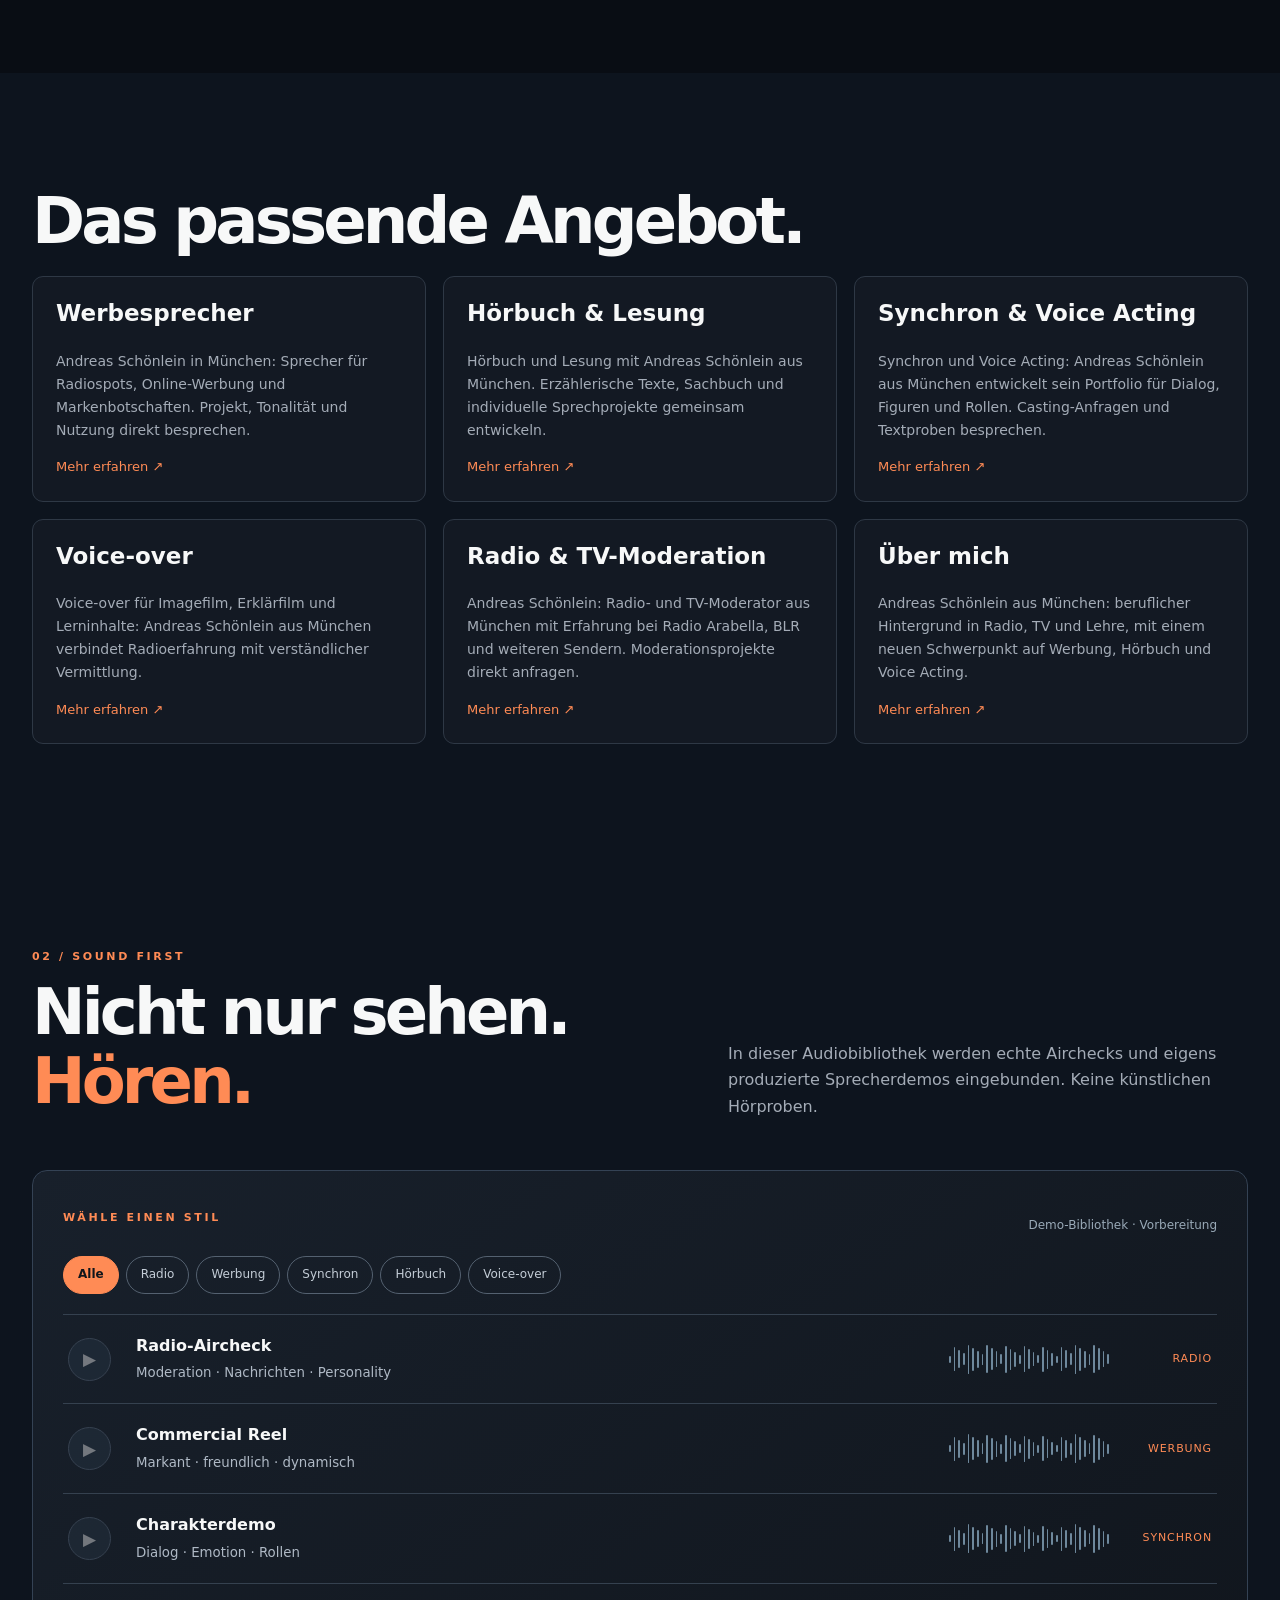
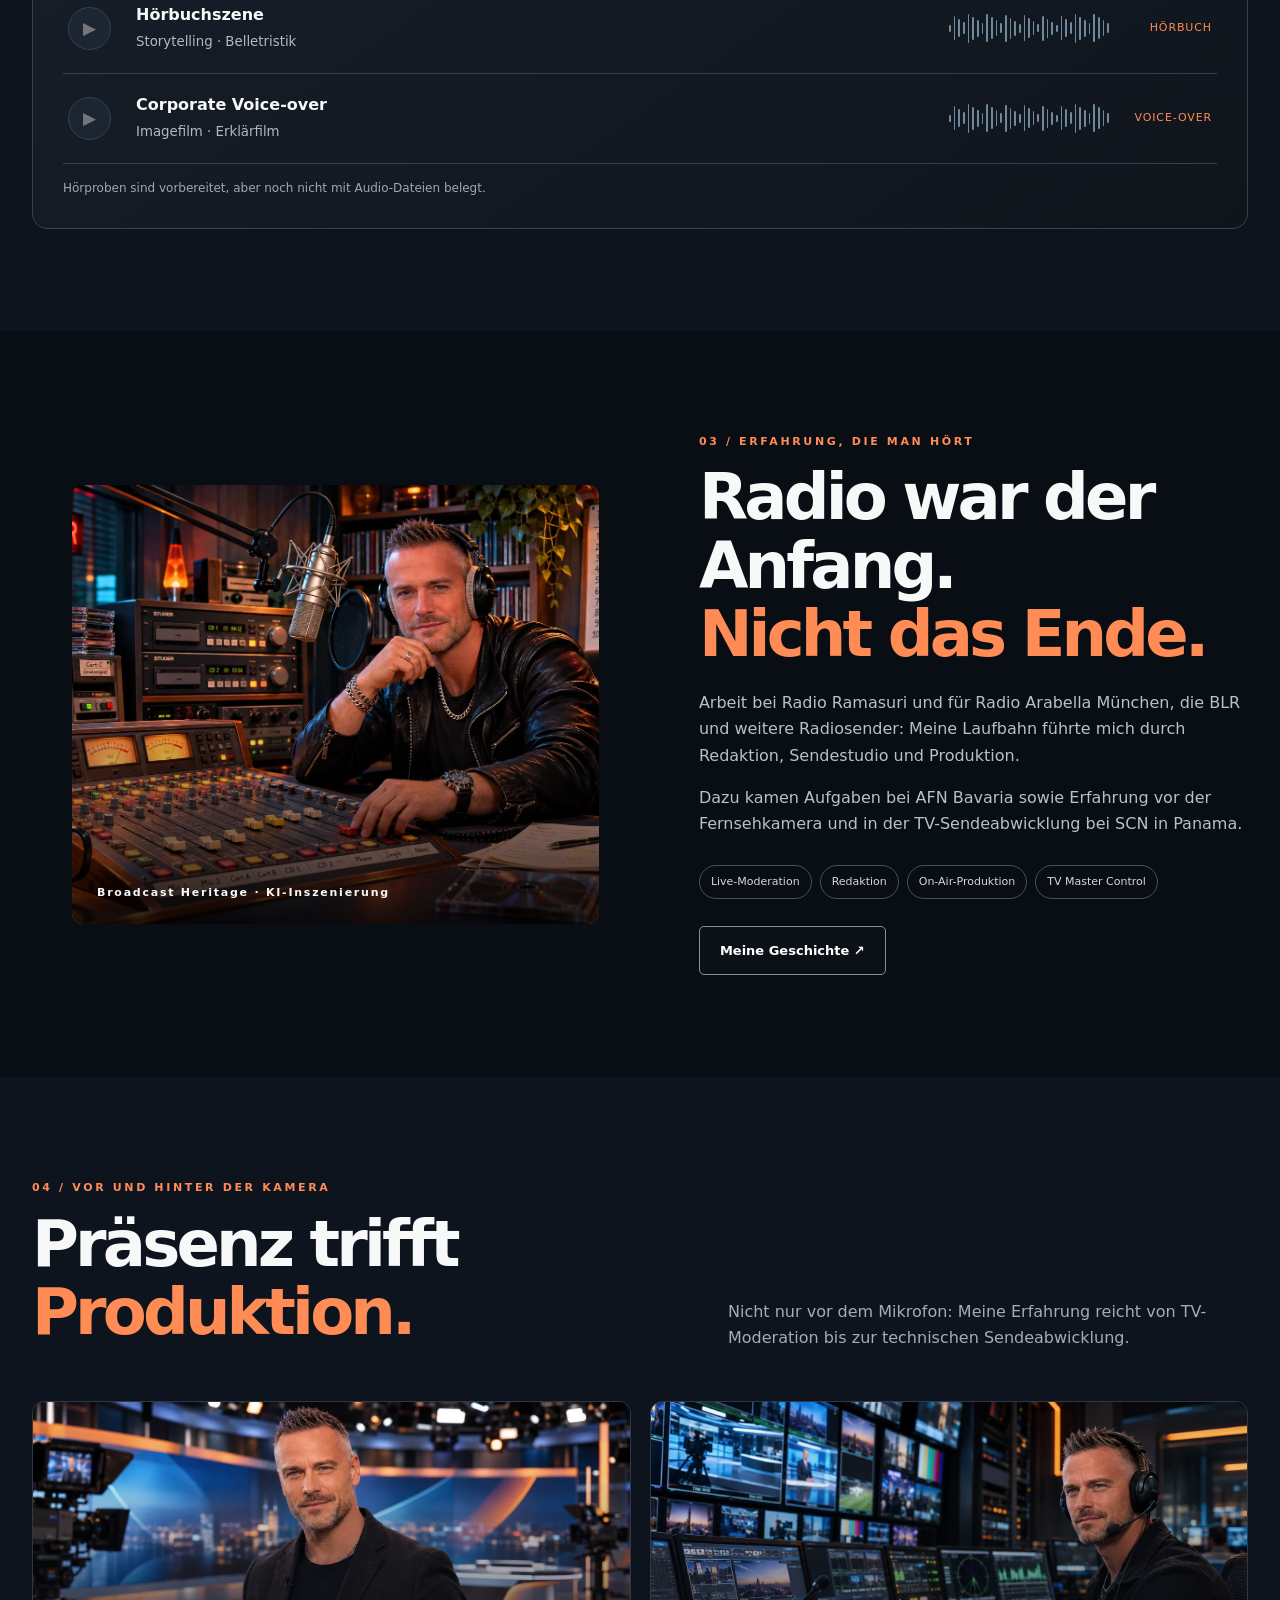
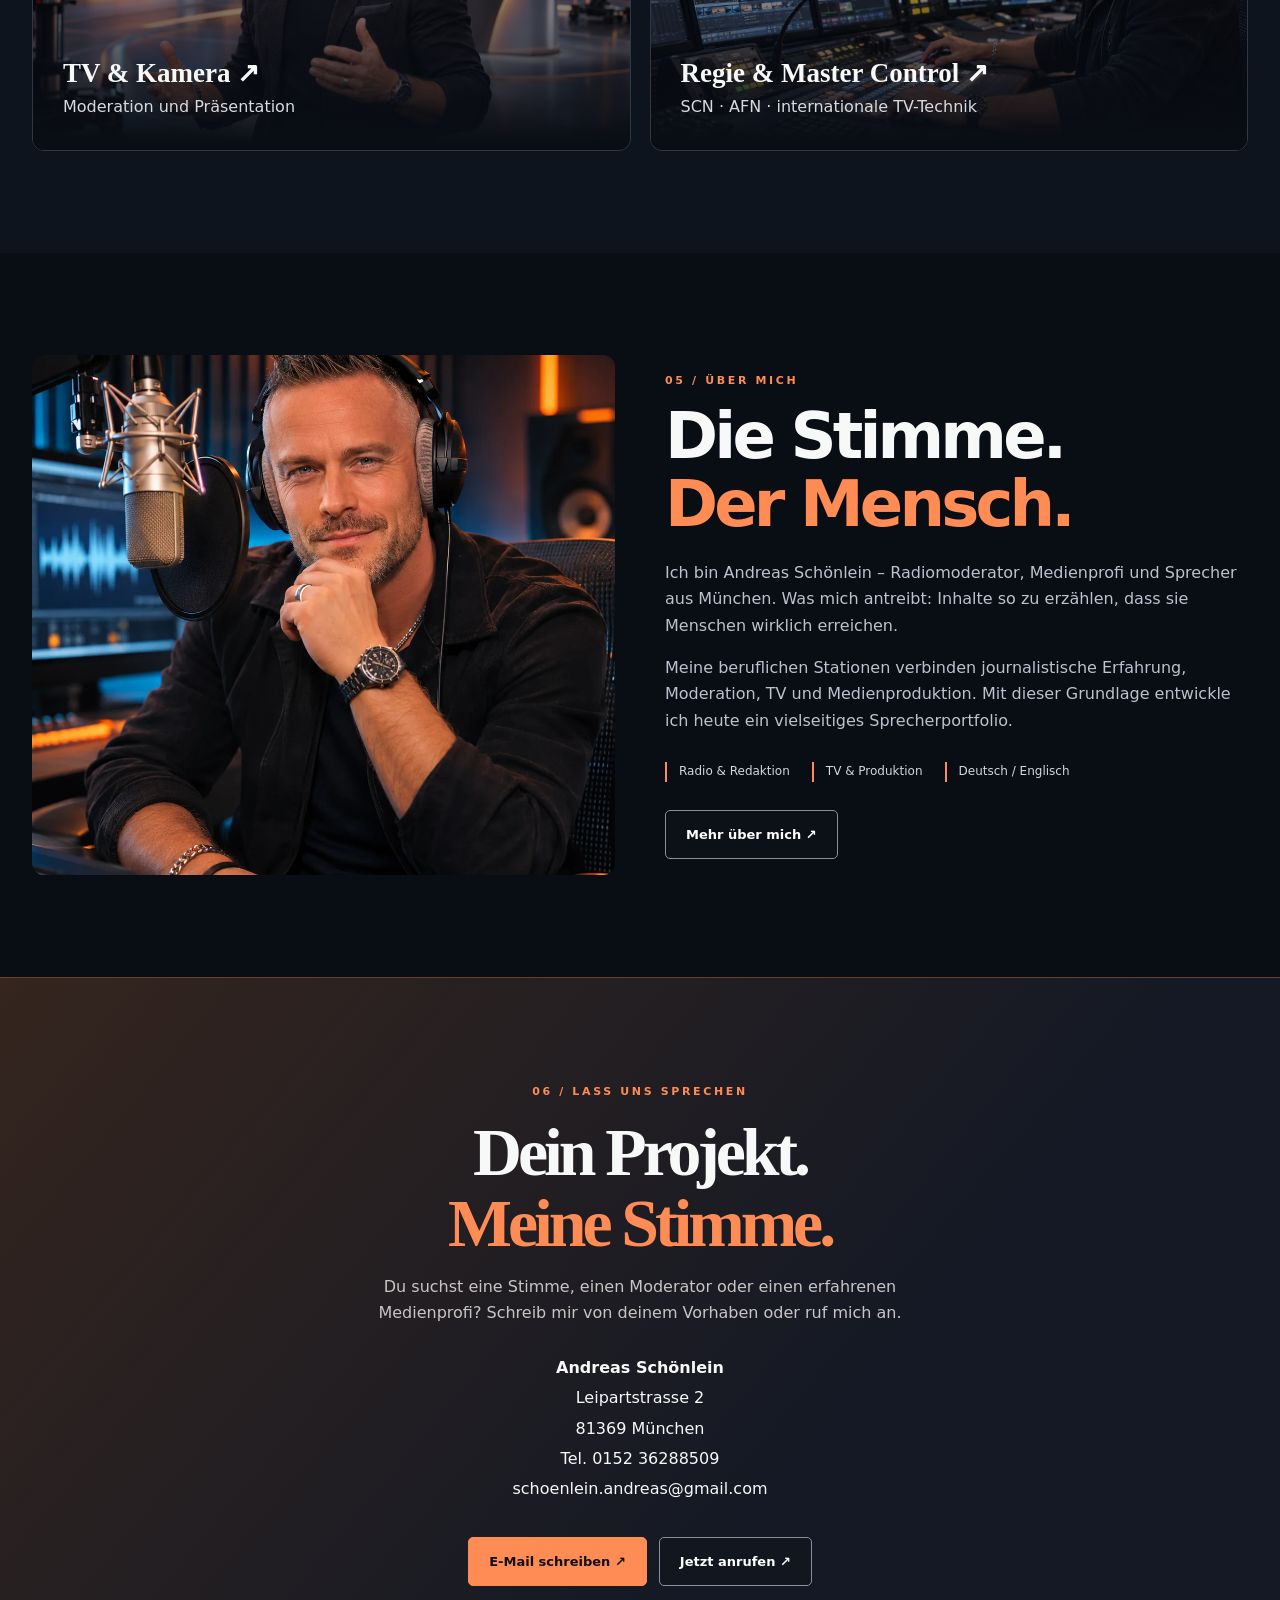
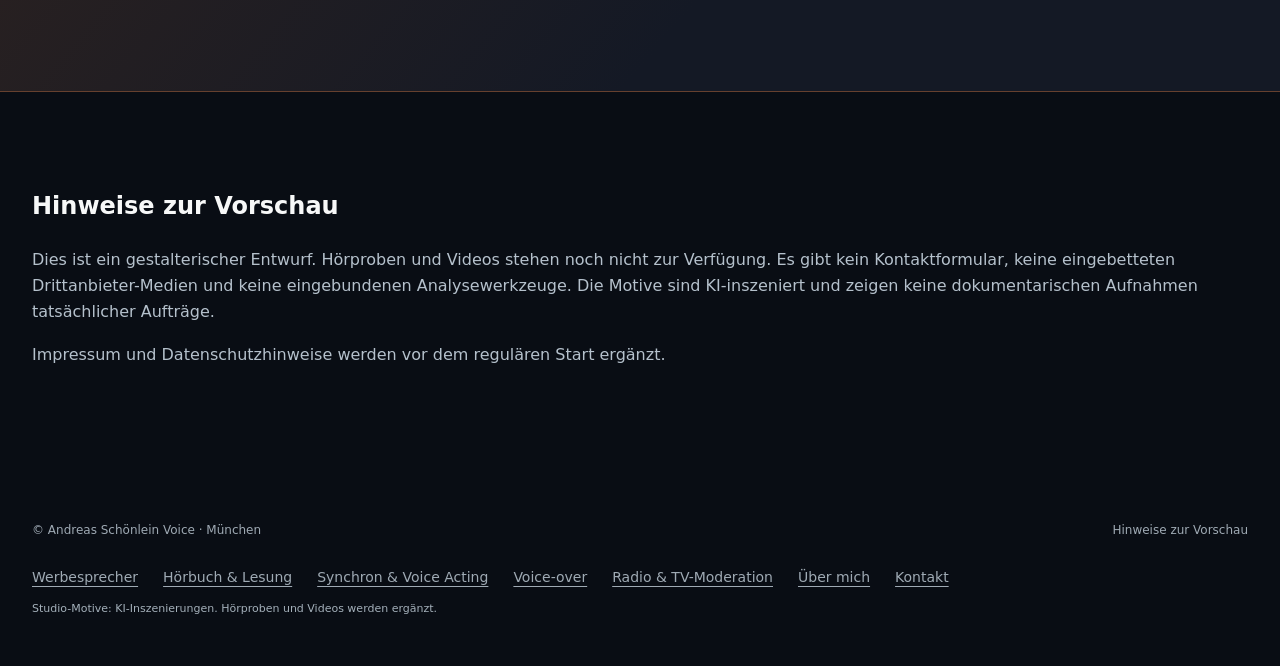
